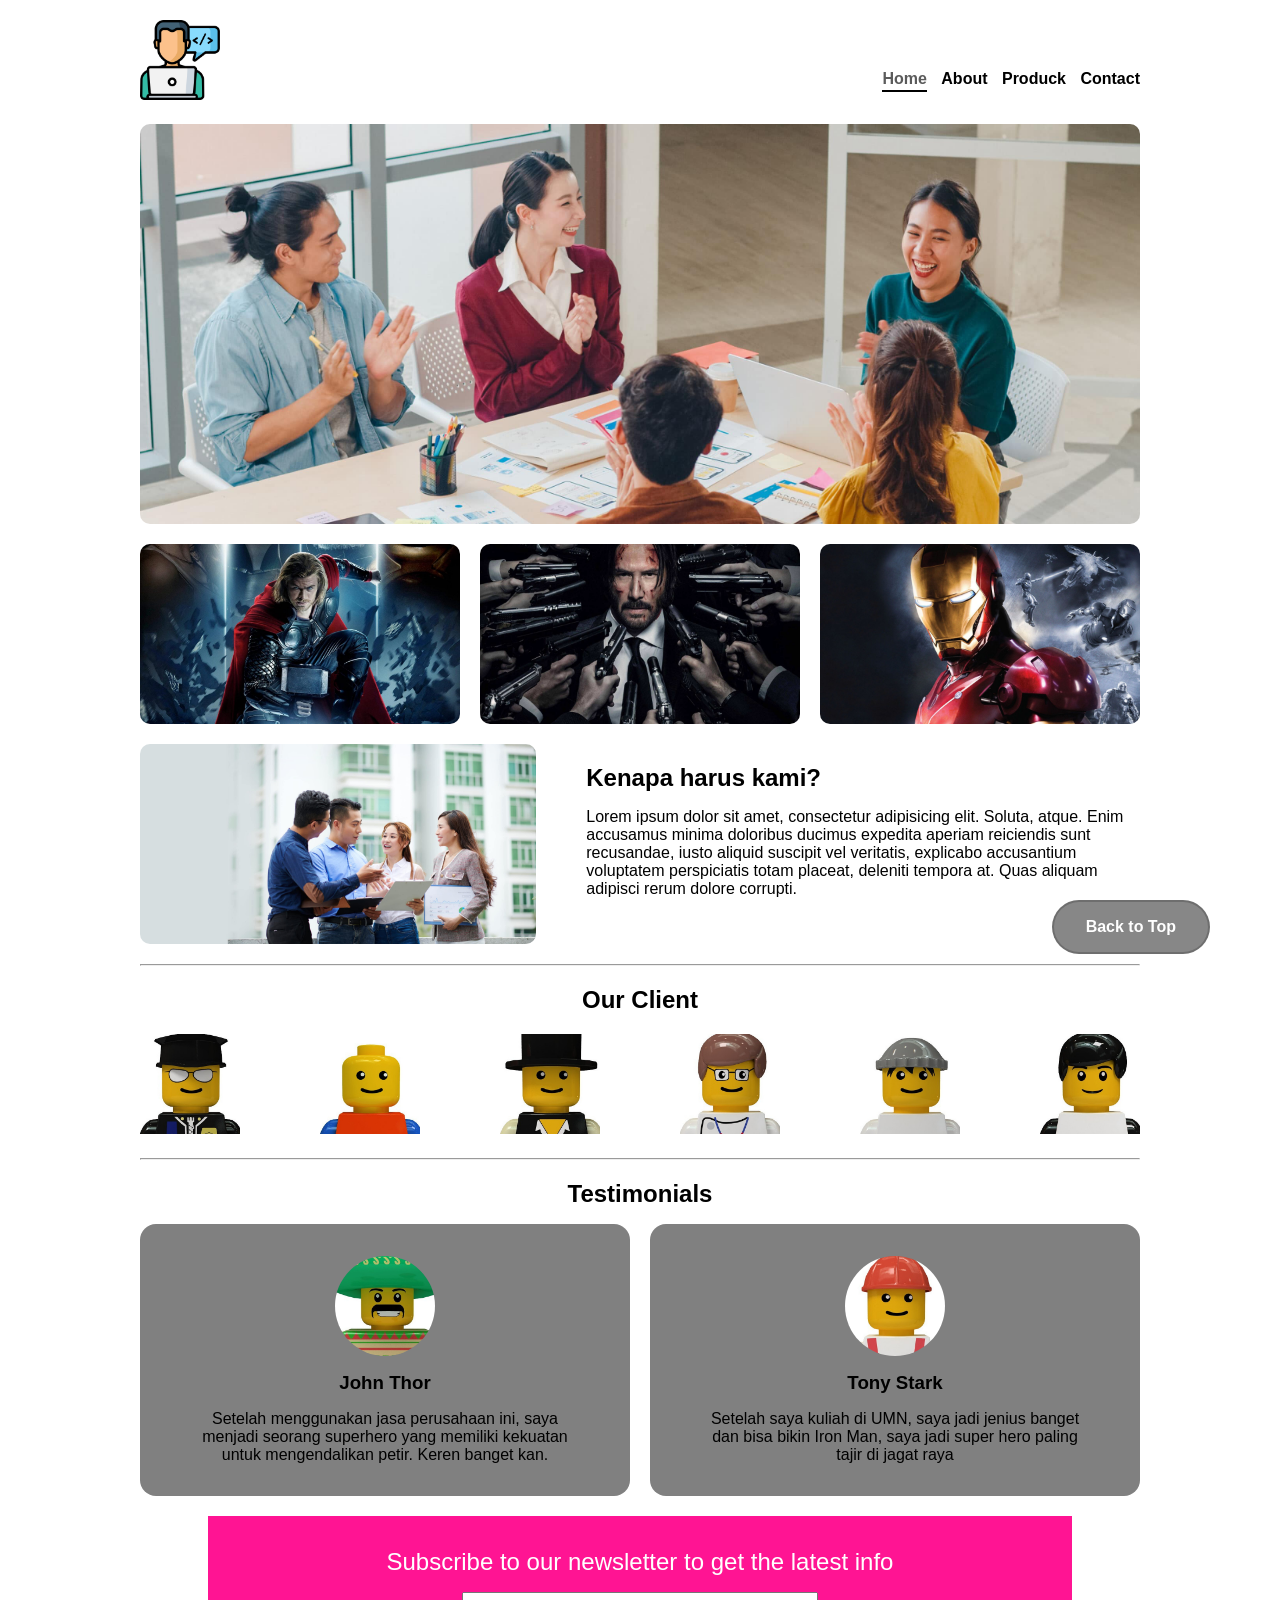
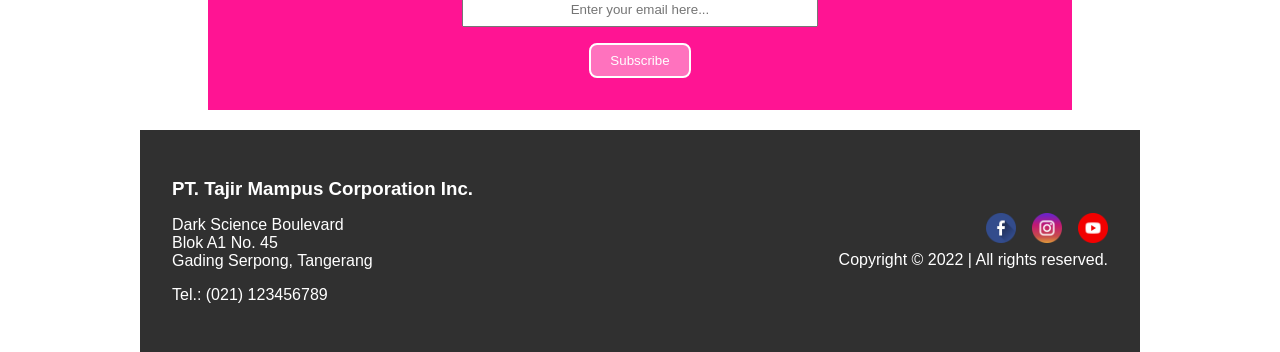
==== index.html @ 48684713 "feat: week 3 web layout task, adding back to top button, adding hover the image to see information, " ====
<!DOCTYPE html>
<html lang="en">
<head>
    <title>Hello World</title>
    <link rel="stylesheet" href="style.css">
</head>
<body>
    <div id="bungkus">
        <div id="top">
            <div id="logo">
                <a href="">
                    <img src="assets/web-development.png" alt="web-development">
                </a>
            </div>

            <div id="menu">
                <ul>
                    <li><a class="active" href="#">Home</a></li>
                    <li><a href="#information-section">About</a></li>
                    <li><a href="#client">Produck</a></li>
                    <li><a href="#footer">Contact</a></li>
                </ul>
            </div>
        </div>

        <div id="banner">
            <img src="assets/banner1.jpg" alt="banner1">
            <div class="banner-info">
                <p>
                    Lorem ipsum dolor sit, amet consectetur adipisicing elit. Iure, quisquam. Delectus, esse fuga illo pariatur in iusto officiis nihil sequi quo error sed id debitis voluptate quam similique explicabo eveniet! Lorem ipsum dolor, sit amet consectetur adipisicing elit. Eaque, accusamus. Lorem ipsum, dolor sit amet consectetur adipisicing elit. Illum quasi dolorum blanditiis quis quam magni iure repellat beatae saepe corrupti.
                </p>
            </div>
        </div>

        <div id="highlight">
            <div class="box">
                <img src="assets/thor.jpg" alt="thor">
                <div class="highlight-box-info">
                    <p>
                        Lorem ipsum dolor, sit amet consectetur adipisicing elit. Sint, obcaecati?
                    </p>
                </div>
            </div>
            <div class="box">
                <img src="assets/wick.jpg" alt="wick">
                <div class="highlight-box-info">
                    <p>
                        Lorem ipsum dolor sit amet consectetur, adipisicing elit. Amet, illum.
                    </p>
                </div>
            </div>
            <div class="box">
                <img src="assets/ironman.jpg" alt="ironman">
                <div class="highlight-box-info">
                    <p>
                        Lorem ipsum dolor sit amet, consectetur adipisicing elit. Deserunt, impedit! 
                    </p>
                </div>
            </div>
        </div>

        <div class="information-section" id="information-section" class="fade-in-element">
            <img src="assets/banner2.jpg" alt="banner2">

            <div class="information-description">
                <h2>Kenapa harus kami?</h2>
                <p>Lorem ipsum dolor sit amet, consectetur adipisicing elit. Soluta, atque. Enim accusamus minima doloribus ducimus expedita aperiam reiciendis sunt recusandae, iusto aliquid suscipit vel veritatis, explicabo accusantium voluptatem perspiciatis totam placeat, deleniti tempora at. Quas aliquam adipisci rerum dolore corrupti.</p>
            </div>
        </div>

        <hr />
        
        <div class="client-history" id="client">
            <h2>Our Client</h2>
            <div class="client-photo-list">
                <div class="client-photo"><img src="assets/0.jpg" alt="0"></div>
                <div class="client-photo"><img src="assets/1.jpg" alt="1"></div>
                <div class="client-photo"><img src="assets/2.jpg" alt="2"></div>
                <div class="client-photo"><img src="assets/3.jpg" alt="3"></div>
                <div class="client-photo"><img src="assets/4.jpg" alt="4"></div>
                <div class="client-photo"><img src="assets/5.jpg" alt="5"></div>
            </div>
        </div>

        <hr />

        <div class="testimony">
            <h2>Testimonials</h2>
            <div class="client-testimony">
                <div class="testimony-card">
                    <img src="assets/6.jpg" alt="">
                    <h3>John Thor</h3>
                    <p>Setelah menggunakan jasa perusahaan ini, saya menjadi seorang superhero yang memiliki kekuatan untuk mengendalikan petir. Keren banget kan.</p>
                </div>
                <div class="testimony-card">
                    <img src="assets/7.jpg" alt="">
                    <h3>Tony Stark</h3>
                    <p>Setelah saya kuliah di UMN, saya jadi jenius banget dan bisa bikin Iron Man, saya jadi super hero paling tajir di jagat raya</p>
                </div>
            </div>
        </div>

        <div class="subscribe">
            <form action="#" method="get" class="subscribe-form">
                <label>Subscribe to our newsletter to get the latest info</label>
                <input type="email" name="email" placeholder="Enter your email here...">
                <button type="submit">
                    Subscribe
                </button>
            </form>
        </div>

        <footer class="footer" id="footer">
            <div class="footer-information">
                <h3>
                    PT. Tajir Mampus Corporation Inc.
                </h3>
                <p>
                    Dark Science Boulevard<br />
                    Blok A1 No. 45<br />
                    Gading Serpong, Tangerang
                </p>
                <p>
                    Tel.: (021) 123456789
                </p>
            </div>
            <div class="footer-social-media">
                <div class="footer-social-icon">
                    <img src="assets/facebook.png" alt="">
                    <img src="assets/instagram.png" alt="">
                    <img src="assets/youtube.png" alt="">
                </div>
                <p>Copyright &copy; 2022 | All rights reserved.</p>
            </div>
        </footer>

        <a class="back-to-top" href="#" id="back-to-top">
            Back to Top
        </a>
    </div>

    <script>
        const backToTopButton = document.getElementById("back-to-top")
        
        window.onscroll = () => {
            backToTop()
        }

        const backToTop = () => {
            if (document.body.scrollTop > 100 || document.documentElement.scrollTop > 100) {
                backToTopButton.classList.add("show")
            } else {
                backToTopButton.classList.remove("show")
            }
        }
    </script>
</body>
</html>
---- style.css ----
html {
    scroll-behavior: smooth;
}

body {
    margin: 0;
    font-family: Arial;
}

h1, h2, h3, p {
    margin: 0;
    padding: 0;
}

#bungkus {
    width: 1000px;
    margin: 20px auto 0;
}

#logo img {
    width: 80px;
}

#menu ul {
    margin: 0;
    padding: 0;
}

#menu ul li {
    list-style: none;
    padding: 0;
    display: inline-block;
    margin-left: 10px;
}

#logo {
    margin-bottom: 20px;
}

#menu {
    margin-top: 50px;
}

#menu ul li a {
    position: relative;
    text-decoration: none;
    font-weight: bold;
    /* padding: 30px 0; */
    text-decoration: none;
    color: black;
    transition: all 0.3s ease-in-out;
}

#menu ul li a::after {
    content: "";
    position: absolute;
    bottom: -5px;
    left: 0;
    background-color: black;
    width: 100%;
    height: 2px;
    transition: transform 0.3s ease-in-out;
    transform: scaleX(0);
    transform-origin: right center;
}

#menu ul li a:hover::after, #menu ul li a.active::after {
    transform: scaleX(1);
    transform-origin: left center;
}

#menu ul li a:hover, #menu ul li a.active {
    color: rgb(91, 91, 91);
}

#top {
    display: flex;
    justify-content: space-between;
}

#banner {
    position: relative;
    height: 400px;
    overflow: hidden;
    border-radius: 10px;
}

#banner img {
    width: 100%;
}

 /* saya tambahin banner info heheh */

#banner .banner-info {
    box-sizing: border-box;
    left: 0;
    right: 0;
    bottom: 0;
    background-color: rgba(10, 10, 10, 0.7);
    backdrop-filter: blur(3px);
    display: flex;
    flex-direction: column;
    justify-content: center;
    padding: 2rem 3rem;
    position: absolute;
    height: 40%;
    transform: translateY(100%);
    transition: all 0.5s ease-in-out;
}

#banner:hover .banner-info {
    transform: translateY(0);
}

#banner .banner-info p {
    text-align: center;
    color: white;
}

/* juga tambahin highlight info hehe */

#highlight {
    display: flex;
    justify-content: space-between;
    margin-top: 20px;
}

#highlight .box {
    position: relative;
    width: 320px;
    height: 180px;
    background: grey;
    border-radius: 10px;
    overflow: hidden;
}

.box img {
    width: 320px;
}

#highlight .box .highlight-box-info {
    box-sizing: border-box;
    background-color: rgba(10, 10, 10, 0.7);
    backdrop-filter: blur(3px);
    display: flex;
    flex-direction: column;
    justify-content: center;
    padding: 0.5rem 1rem;
    position: absolute;
    bottom: 0;
    left: 0;
    right: 0;
    height: 50%;
    transform: translateY(100%);
    transition: all 0.5s ease-in-out;
    color: white;
    font-size: 0.8rem;
    text-align: center;
}

#highlight .box:hover .highlight-box-info {
    transform: translateY(0);
}

/* --- */

.information-section {
    box-sizing: border-box;
    display: flex;
    flex-direction: row;
    margin: 20px 0;
    width: 100%;
    gap: 20px;
    align-items: start;
}

.information-section img {
    object-fit: cover;
    height: 200px;
    border-radius: 10px;
}

.information-section .information-description {
    box-sizing: border-box;
    display: flex;
    flex-direction: column;
    justify-content: center;
    margin: 20px 0 0 30px;
    gap: 1rem;
}

/* --- */

.client-history {
    box-sizing: border-box;
    width: 100%;
    display: flex;
    flex-direction: column;
    justify-content: center;
    align-items: center;
    margin: 20px 0;
    gap: 20px;
}

.client-history .client-photo-list {
    box-sizing: border-box;
    width: 100%;
    display: flex;
    flex-direction: row;
    justify-content: space-between;
    align-items: center;
}

.client-history .client-photo-list .client-photo img {
    object-fit: cover;
    width: 100px;
}

.client-history .client-photo-list .client-photo {
    position: relative;
}

.client-history .client-photo-list .client-photo::after {
    content: "";
    position: absolute;
    width: 100%;
    background-color: rgb(12, 12, 12);
    height: 2px;
    bottom: -2px;
    left: 0;
    transform: scaleX(0);
    transform-origin: right center;
    transition: transform 0.3s ease-in-out;
}

.client-history .client-photo-list .client-photo:hover::after {
    transform: scaleX(1);
    transform-origin: left center;
}

/* --- */

.testimony {
    box-sizing: border-box;
    display: flex;
    flex-direction: column;
    justify-content: center;
    align-items: center;
    width: 100%;
    gap: 1rem;
    margin-top: 20px;
}

.testimony .client-testimony {
    box-sizing: border-box;
    width: 100%;
    display: grid;
    grid-template-columns: repeat(2, 1fr);
    gap: 20px;
}

.testimony .client-testimony img {
    width: 100px;
    object-fit: cover;
    border-radius: 100rem;
}

.testimony .client-testimony .testimony-card {
    box-sizing: border-box;
    display: flex;
    flex-direction: column;
    align-items: center;
    justify-content: center;
    background-color: gray;
    padding: 2rem 3rem;
    border-radius: 1rem;
    text-align: center;
    gap: 1rem;
}

/* --- */

.subscribe {
    width: 100%;
    display: flex;
    flex-direction: row;
    justify-content: center;
    margin-top: 20px;
    color: white;
}

.subscribe .subscribe-form {
    width: 80%;
    display: flex;
    flex-direction: column;
    align-items: center;
    background-color: deeppink;
    gap: 1rem;
    padding: 2rem 2rem;
}

.subscribe .subscribe-form label {
    font-size: 1.5rem;
}

.subscribe .subscribe-form input {
    width: 40%;
    text-align: center;
    padding: 0.5rem 1rem;
    outline: none;
}

.subscribe .subscribe-form button {
    padding: 0.5rem 1.2rem;
    color: white;
    background-color: rgba(255, 255, 255, 0.4);
    border: 2px solid white;
    border-radius: 0.5rem;
    transition: all 0.2s ease-in-out;
    cursor: pointer;
}

.subscribe .subscribe-form button:hover {
    background-color: rgba(255, 255, 255, 0.6);

}

/* --- */

.footer {
    display: flex;
    flex-direction: row;
    padding: 3rem 2rem;
    justify-content: space-between;
    align-items: center;
    background-color: rgb(48, 48, 48);
    color: white;
    margin-top: 20px;
}

.footer .footer-information {
    display: flex;
    flex-direction: column;
    align-items: start;
    justify-content: center;
    gap: 1rem;
}

.footer .footer-information h3 {
    font-weight: bold;
}

.footer .footer-social-media {
    display: flex;
    flex-direction: column;
    align-items: end;
    justify-content: center;
    gap: 0.5rem;
}

.footer .footer-social-media .footer-social-icon {
    display: flex;
    flex-direction: row;
    justify-content: end;
    gap: 1rem;
}

.footer .footer-social-media .footer-social-icon img {
    width: 30px;
}  

/* --- */

.back-to-top {
    box-sizing: border-box;
    position: fixed;
    bottom: 50px;
    right: 70px;
    z-index: 99;
    text-decoration: none;
    padding: 1rem 2rem;
    color: rgba(255, 255, 255, 1);
    background-color: rgba(16, 16, 16, 0.5);
    backdrop-filter: blur(5px);
    font-weight: bold;
    border: 2px solid rgba(16, 16, 16, 0.2);
    transition: 
        transform 0.5s ease-in-out, 
        background-color 0.2s ease-in-out, 
        color 0.2s ease-in-out;
    border-radius: 100rem;
    transform: translateY(calc(100% + 50px));
}

.back-to-top.show {
    transform: translateY(0);
}

.back-to-top.show:hover {
    background-color: rgba(60, 60, 60, 0.5);
    color: rgb(218, 218, 218);
}
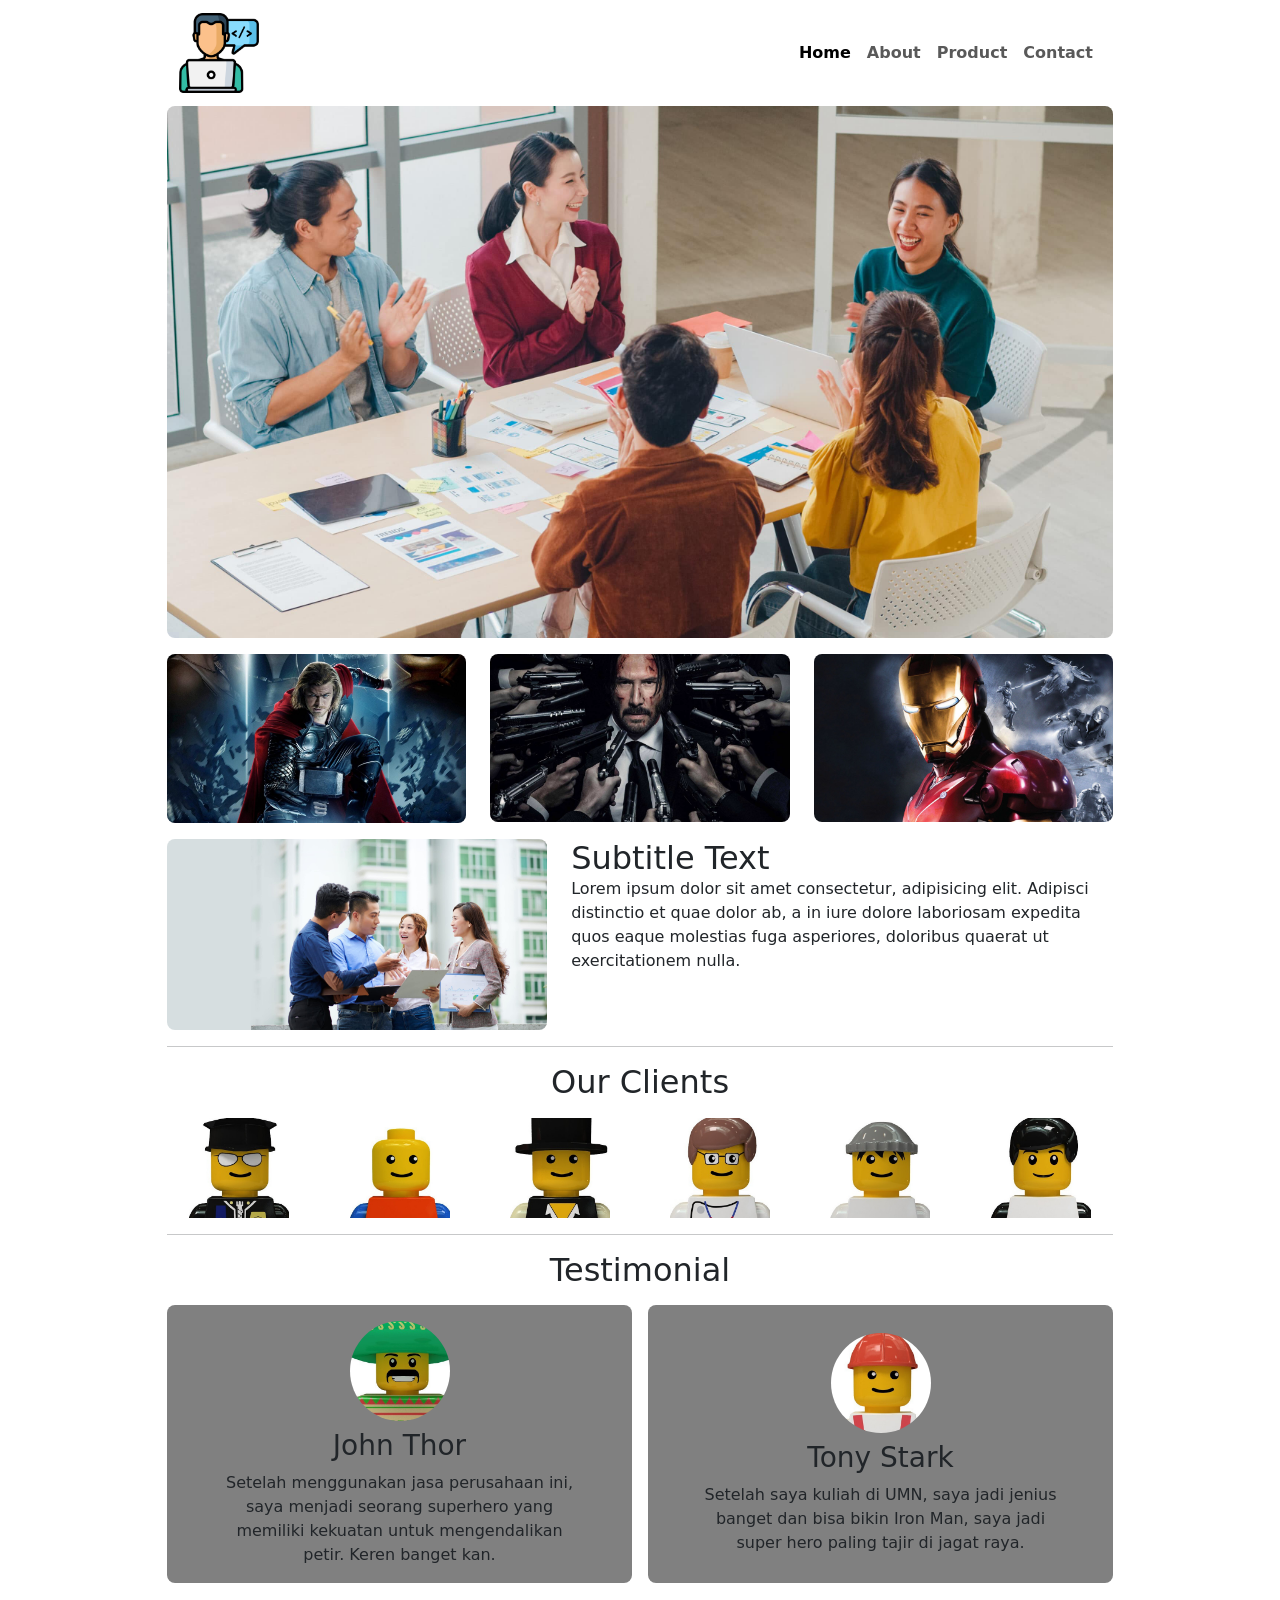
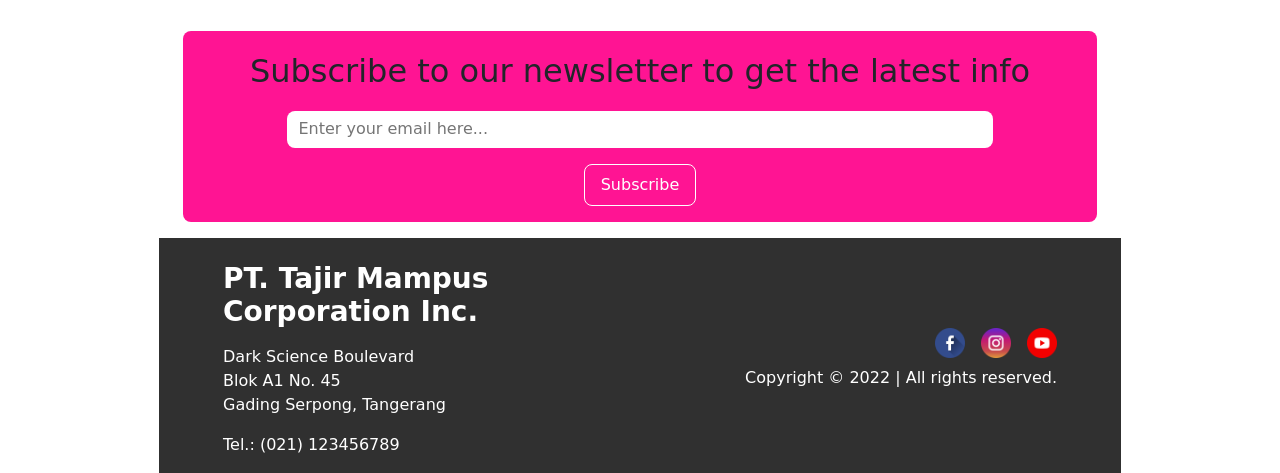
==== commit 64b3ba56: "feat: change branch. New responsive website week 4 using bootstrap." ====
--- a/index.html
+++ b/index.html
@@ -1,158 +1,174 @@
 <!DOCTYPE html>
 <html lang="en">
 <head>
-    <title>Hello World</title>
+    <meta charset="UTF-8">
+    <meta name="viewport" content="width=device-width, initial-scale=1.0">
+    <meta name="description" content="">
+    <title>Document</title>
+    <link href="https://cdn.jsdelivr.net/npm/bootstrap@5.3.8/dist/css/bootstrap.min.css" rel="stylesheet" integrity="sha384-sRIl4kxILFvY47J16cr9ZwB07vP4J8+LH7qKQnuqkuIAvNWLzeN8tE5YBujZqJLB" crossorigin="anonymous">
     <link rel="stylesheet" href="style.css">
 </head>
 <body>
-    <div id="bungkus">
-        <div id="top">
-            <div id="logo">
-                <a href="">
-                    <img src="assets/web-development.png" alt="web-development">
+
+    <div class="container">
+        <nav class="navbar navbar-expand-lg navbar-light">
+            <div class="container-fluid">
+                <a href="#" id="logo" class="navbar-brand">
+                    <img src="images/web-development.png" class="img-fluid" alt="" />
                 </a>
+                <button 
+                class="navbar-toggler"
+                type="button"
+                data-bs-toggle="collapse"
+                data-bs-target="#navbarSupportedContent"
+                aria-controls="navbarSupportedContent"
+                aria-expanded="false" aria-label="Toggle navigation">
+                    <span class="navbar-toggler-icon"></span>
+                </button>
+                <div class="collapse navbar-collapse" id="navbarSupportedContent">
+                    <ul class="navbar-nav ms-auto mb-2 mb-lg-0 fw-bold">
+                        <li class="nav-item">
+                            <a href="#" class="nav-link active" aria-current="page">Home</a>
+                        </li>
+                        <li class="nav-item">
+                            <a href="#" class="nav-link">About</a>
+                        </li>
+                        <li class="nav-item">
+                            <a href="#" class="nav-link">Product</a>
+                        </li>
+                        <li class="nav-item">
+                            <a href="#" class="nav-link">Contact</a>
+                        </li>
+                    </ul>
+                </div>
             </div>
+        </nav>
 
-            <div id="menu">
-                <ul>
-                    <li><a class="active" href="#">Home</a></li>
-                    <li><a href="#information-section">About</a></li>
-                    <li><a href="#client">Produck</a></li>
-                    <li><a href="#footer">Contact</a></li>
-                </ul>
+        <div id="banner">
+            <img src="images/banner1.jpg" alt="banner1" class="img-fluid rounded-3" />
+        </div>
+        
+        <div id="highlight" class="row mt-3">
+            <div class="col">
+                <img src="images/thor.jpg" alt="thor" class="img-fluid rounded-3" />
+            </div>
+            <div class="col">
+                <img src="images/wick.jpg" alt="wick" class="img-fluid rounded-3" />
+            </div>
+            <div class="col">
+                <img src="images/ironman.jpg" alt="ironman" class="img-fluid rounded-3" />
             </div>
         </div>
-
-        <div id="banner">
-            <img src="assets/banner1.jpg" alt="banner1">
-            <div class="banner-info">
-                <p>
-                    Lorem ipsum dolor sit, amet consectetur adipisicing elit. Iure, quisquam. Delectus, esse fuga illo pariatur in iusto officiis nihil sequi quo error sed id debitis voluptate quam similique explicabo eveniet! Lorem ipsum dolor, sit amet consectetur adipisicing elit. Eaque, accusamus. Lorem ipsum, dolor sit amet consectetur adipisicing elit. Illum quasi dolorum blanditiis quis quam magni iure repellat beatae saepe corrupti.
-                </p>
+        
+        <div class="row mt-3">
+            <div class="col-12 col-md-5">
+                <img src="images/banner2.jpg" alt="" class="img-fluid rounded-3" id="imgBesideInfo">
             </div>
-        </div>
-
-        <div id="highlight">
-            <div class="box">
-                <img src="assets/thor.jpg" alt="thor">
-                <div class="highlight-box-info">
-                    <p>
-                        Lorem ipsum dolor, sit amet consectetur adipisicing elit. Sint, obcaecati?
-                    </p>
-                </div>
-            </div>
-            <div class="box">
-                <img src="assets/wick.jpg" alt="wick">
-                <div class="highlight-box-info">
-                    <p>
-                        Lorem ipsum dolor sit amet consectetur, adipisicing elit. Amet, illum.
-                    </p>
-                </div>
-            </div>
-            <div class="box">
-                <img src="assets/ironman.jpg" alt="ironman">
-                <div class="highlight-box-info">
-                    <p>
-                        Lorem ipsum dolor sit amet, consectetur adipisicing elit. Deserunt, impedit! 
-                    </p>
-                </div>
-            </div>
-        </div>
-
-        <div class="information-section" id="information-section" class="fade-in-element">
-            <img src="assets/banner2.jpg" alt="banner2">
-
-            <div class="information-description">
-                <h2>Kenapa harus kami?</h2>
-                <p>Lorem ipsum dolor sit amet, consectetur adipisicing elit. Soluta, atque. Enim accusamus minima doloribus ducimus expedita aperiam reiciendis sunt recusandae, iusto aliquid suscipit vel veritatis, explicabo accusantium voluptatem perspiciatis totam placeat, deleniti tempora at. Quas aliquam adipisci rerum dolore corrupti.</p>
+            <div class="col">
+                <h2>Subtitle Text</h2>
+                <p>Lorem ipsum dolor sit amet consectetur, adipisicing elit. Adipisci distinctio et quae dolor ab, a in iure dolore laboriosam expedita quos eaque molestias fuga asperiores, doloribus quaerat ut exercitationem nulla.</p>
             </div>
         </div>
 
         <hr />
         
-        <div class="client-history" id="client">
-            <h2>Our Client</h2>
-            <div class="client-photo-list">
-                <div class="client-photo"><img src="assets/0.jpg" alt="0"></div>
-                <div class="client-photo"><img src="assets/1.jpg" alt="1"></div>
-                <div class="client-photo"><img src="assets/2.jpg" alt="2"></div>
-                <div class="client-photo"><img src="assets/3.jpg" alt="3"></div>
-                <div class="client-photo"><img src="assets/4.jpg" alt="4"></div>
-                <div class="client-photo"><img src="assets/5.jpg" alt="5"></div>
+        <div class="row g-3 justify-content-center">
+            <div class="col-12">
+                <div class="text-center w-100">
+                    <h2>Our Clients</h2>
+                </div>
+            </div>
+            <div class="clients col-4 col-md-2">
+                <img src="images/0.jpg" alt="">
+            </div>
+            <div class="clients col-4 col-md-2">
+                <img src="images/1.jpg" alt="">
+            </div>
+            <div class="clients col-4 col-md-2">
+                <img src="images/2.jpg" alt="">
+            </div>
+            <div class="clients col-4 col-md-2">
+                <img src="images/3.jpg" alt="">
+            </div>
+            <div class="clients col-4 col-md-2">
+                <img src="images/4.jpg" alt="">
+            </div>
+            <div class="clients col-4 col-md-2">
+                <img src="images/5.jpg" alt="">
             </div>
         </div>
-
+        
         <hr />
-
-        <div class="testimony">
-            <h2>Testimonials</h2>
-            <div class="client-testimony">
-                <div class="testimony-card">
-                    <img src="assets/6.jpg" alt="">
-                    <h3>John Thor</h3>
-                    <p>Setelah menggunakan jasa perusahaan ini, saya menjadi seorang superhero yang memiliki kekuatan untuk mengendalikan petir. Keren banget kan.</p>
-                </div>
-                <div class="testimony-card">
-                    <img src="assets/7.jpg" alt="">
-                    <h3>Tony Stark</h3>
-                    <p>Setelah saya kuliah di UMN, saya jadi jenius banget dan bisa bikin Iron Man, saya jadi super hero paling tajir di jagat raya</p>
+        
+        <div class="row g-3 justify-content-center">
+            <div class="col-12">
+                <div class="text-center w-100">
+                    <h2>Testimonial</h2>
                 </div>
             </div>
-        </div>
 
-        <div class="subscribe">
-            <form action="#" method="get" class="subscribe-form">
-                <label>Subscribe to our newsletter to get the latest info</label>
-                <input type="email" name="email" placeholder="Enter your email here...">
-                <button type="submit">
-                    Subscribe
-                </button>
-            </form>
-        </div>
+            <div class="col-12 col-md-6">
+                <div class="testimony d-flex flex-column justify-content-center align-items-center px-5 py-3 gap-2 h-100 text-center rounded-3">
+                    <img src="images/6.jpg" alt="">
+                    <h3>John Thor</h3>
+                    <p>
+                        Setelah menggunakan jasa perusahaan ini, saya menjadi seorang superhero yang memiliki kekuatan untuk mengendalikan petir. Keren banget kan.
+                    </p>
+                </div>
+            </div>
 
-        <footer class="footer" id="footer">
-            <div class="footer-information">
-                <h3>
-                    PT. Tajir Mampus Corporation Inc.
-                </h3>
-                <p>
-                    Dark Science Boulevard<br />
-                    Blok A1 No. 45<br />
-                    Gading Serpong, Tangerang
-                </p>
-                <p>
-                    Tel.: (021) 123456789
-                </p>
+            <div class="col-12 col-md-6">
+                <div class="testimony d-flex flex-column justify-content-center align-items-center px-5 py-3 gap-2 h-100 text-center rounded-3">
+                    <img src="images/7.jpg" alt="">
+                    <h3>Tony Stark</h3>
+                    <p>
+                        Setelah saya kuliah di UMN, saya jadi jenius banget dan bisa bikin Iron Man, saya jadi super hero paling tajir di jagat raya.
+                    </p>
+                </div>
             </div>
-            <div class="footer-social-media">
-                <div class="footer-social-icon">
-                    <img src="assets/facebook.png" alt="">
-                    <img src="assets/instagram.png" alt="">
-                    <img src="assets/youtube.png" alt="">
+
+            <div class="row mt-5">
+                <div class="col-12">
+                    <form action="" class="subrek d-flex flex-column justify-content-center align-items-center gap-3 p-3 text-center rounded-3">
+                        <label class="fs-2">Subscribe to our newsletter to get the latest info</label>
+                        <input type="email" name="email" placeholder="Enter your email here...">
+                        <button type="submit">
+                            Subscribe
+                        </button>
+                    </form>
                 </div>
-                <p>Copyright &copy; 2022 | All rights reserved.</p>
             </div>
-        </footer>
 
-        <a class="back-to-top" href="#" id="back-to-top">
-            Back to Top
-        </a>
+            <footer class="row gx-5 gy-2 mt-3 justify-content-center">
+                <div class="col-12 col-md-6">
+                    <div class="footer-information d-flex flex-column align-items-center align-items-md-start justify-content-center p-3 gap-3 h-100 w-100 text-center text-md-start">
+                        <h3>
+                            PT. Tajir Mampus Corporation Inc.
+                        </h3>
+                        <p>
+                            Dark Science Boulevard<br />
+                            Blok A1 No. 45<br />
+                            Gading Serpong, Tangerang
+                        </p>
+                        <p>
+                            Tel.: (021) 123456789
+                        </p>
+                    </div>
+                </div>
+                <div class="col-12 col-md-6">
+                    <div class="footer-social-media d-flex flex-column align-items-center align-items-md-end justify-content-center p-3 gap-2 h-100 w-100 text-center text-md-end">
+                        <div class="footer-social-icon">
+                            <img src="images/facebook.png" alt="">
+                            <img src="images/instagram.png" alt="">
+                            <img src="images/youtube.png" alt="">
+                        </div>
+                        <p>Copyright &copy; 2022 | All rights reserved.</p>
+                    </div>
+                </div>
+                
+            </footer>
     </div>
-
-    <script>
-        const backToTopButton = document.getElementById("back-to-top")
-        
-        window.onscroll = () => {
-            backToTop()
-        }
-
-        const backToTop = () => {
-            if (document.body.scrollTop > 100 || document.documentElement.scrollTop > 100) {
-                backToTopButton.classList.add("show")
-            } else {
-                backToTopButton.classList.remove("show")
-            }
-        }
-    </script>
+    
+    <script src="https://cdn.jsdelivr.net/npm/bootstrap@5.3.8/dist/js/bootstrap.bundle.min.js" integrity="sha384-FKyoEForCGlyvwx9Hj09JcYn3nv7wiPVlz7YYwJrWVcXK/BmnVDxM+D2scQbITxI" crossorigin="anonymous"></script>
 </body>
 </html>
--- a/style.css
+++ b/style.css
@@ -1,402 +1,86 @@
-html {
-    scroll-behavior: smooth;
-}
-
-body {
-    margin: 0;
-    font-family: Arial;
-}
-
-h1, h2, h3, p {
+h1, h2, h3, h4, p {
     margin: 0;
     padding: 0;
 }
 
-#bungkus {
-    width: 1000px;
-    margin: 20px auto 0;
+.clients {
+    display: flex;
+    flex-direction: row;
+    justify-content: center;
+    align-items: center;
+}
+
+.clients img {
+    width: 100px;
+}
+
+.testimony {
+    background-color: gray;
+}
+
+.testimony img {
+    width: 100px;
+    border-radius: 10rem;
+}
+
+.subrek {
+    background-color: deeppink;
+}
+
+.subrek label {
+    font-weight: 500;
+    margin: 0;
+    padding: 0;
+}
+
+.subrek input {
+    width: 80%;
+    padding: 0.4rem 0.7rem;
+    border-radius: 0.5rem;
+    border: none;
+}
+
+.subrek button {
+    padding: 0.5rem 1rem;
+    border-radius: 0.5rem;
+    border: 1px solid white;
+    color: white;
+    background-color: deeppink;
+}
+
+footer {
+    /* display: flex; */
+    /* flex-direction: row; */
+    /* padding: 3rem 2rem; */
+    /* justify-content: space-between; */
+    /* align-items: center; */
+    background-color: rgb(48, 48, 48);
+    color: white;
+    /* margin-top: 20px; */
+}
+
+footer .footer-information h3 {
+    font-weight: bold;
+}
+
+footer .footer-social-media .footer-social-icon {
+    display: flex;
+    flex-direction: row;
+    justify-content: end;
+    gap: 1rem;
+}
+
+footer .footer-social-media .footer-social-icon img {
+    width: 30px;
+}  
+
+@media (min-width: 1200px) {
+    .container {
+        max-width: 970px;
+    }
 }
 
 #logo img {
     width: 80px;
 }
 
-#menu ul {
-    margin: 0;
-    padding: 0;
-}
-
-#menu ul li {
-    list-style: none;
-    padding: 0;
-    display: inline-block;
-    margin-left: 10px;
-}
-
-#logo {
-    margin-bottom: 20px;
-}
-
-#menu {
-    margin-top: 50px;
-}
-
-#menu ul li a {
-    position: relative;
-    text-decoration: none;
-    font-weight: bold;
-    /* padding: 30px 0; */
-    text-decoration: none;
-    color: black;
-    transition: all 0.3s ease-in-out;
-}
-
-#menu ul li a::after {
-    content: "";
-    position: absolute;
-    bottom: -5px;
-    left: 0;
-    background-color: black;
-    width: 100%;
-    height: 2px;
-    transition: transform 0.3s ease-in-out;
-    transform: scaleX(0);
-    transform-origin: right center;
-}
-
-#menu ul li a:hover::after, #menu ul li a.active::after {
-    transform: scaleX(1);
-    transform-origin: left center;
-}
-
-#menu ul li a:hover, #menu ul li a.active {
-    color: rgb(91, 91, 91);
-}
-
-#top {
-    display: flex;
-    justify-content: space-between;
-}
-
-#banner {
-    position: relative;
-    height: 400px;
-    overflow: hidden;
-    border-radius: 10px;
-}
-
-#banner img {
-    width: 100%;
-}
-
- /* saya tambahin banner info heheh */
-
-#banner .banner-info {
-    box-sizing: border-box;
-    left: 0;
-    right: 0;
-    bottom: 0;
-    background-color: rgba(10, 10, 10, 0.7);
-    backdrop-filter: blur(3px);
-    display: flex;
-    flex-direction: column;
-    justify-content: center;
-    padding: 2rem 3rem;
-    position: absolute;
-    height: 40%;
-    transform: translateY(100%);
-    transition: all 0.5s ease-in-out;
-}
-
-#banner:hover .banner-info {
-    transform: translateY(0);
-}
-
-#banner .banner-info p {
-    text-align: center;
-    color: white;
-}
-
-/* juga tambahin highlight info hehe */
-
-#highlight {
-    display: flex;
-    justify-content: space-between;
-    margin-top: 20px;
-}
-
-#highlight .box {
-    position: relative;
-    width: 320px;
-    height: 180px;
-    background: grey;
-    border-radius: 10px;
-    overflow: hidden;
-}
-
-.box img {
-    width: 320px;
-}
-
-#highlight .box .highlight-box-info {
-    box-sizing: border-box;
-    background-color: rgba(10, 10, 10, 0.7);
-    backdrop-filter: blur(3px);
-    display: flex;
-    flex-direction: column;
-    justify-content: center;
-    padding: 0.5rem 1rem;
-    position: absolute;
-    bottom: 0;
-    left: 0;
-    right: 0;
-    height: 50%;
-    transform: translateY(100%);
-    transition: all 0.5s ease-in-out;
-    color: white;
-    font-size: 0.8rem;
-    text-align: center;
-}
-
-#highlight .box:hover .highlight-box-info {
-    transform: translateY(0);
-}
-
-/* --- */
-
-.information-section {
-    box-sizing: border-box;
-    display: flex;
-    flex-direction: row;
-    margin: 20px 0;
-    width: 100%;
-    gap: 20px;
-    align-items: start;
-}
-
-.information-section img {
-    object-fit: cover;
-    height: 200px;
-    border-radius: 10px;
-}
-
-.information-section .information-description {
-    box-sizing: border-box;
-    display: flex;
-    flex-direction: column;
-    justify-content: center;
-    margin: 20px 0 0 30px;
-    gap: 1rem;
-}
-
-/* --- */
-
-.client-history {
-    box-sizing: border-box;
-    width: 100%;
-    display: flex;
-    flex-direction: column;
-    justify-content: center;
-    align-items: center;
-    margin: 20px 0;
-    gap: 20px;
-}
-
-.client-history .client-photo-list {
-    box-sizing: border-box;
-    width: 100%;
-    display: flex;
-    flex-direction: row;
-    justify-content: space-between;
-    align-items: center;
-}
-
-.client-history .client-photo-list .client-photo img {
-    object-fit: cover;
-    width: 100px;
-}
-
-.client-history .client-photo-list .client-photo {
-    position: relative;
-}
-
-.client-history .client-photo-list .client-photo::after {
-    content: "";
-    position: absolute;
-    width: 100%;
-    background-color: rgb(12, 12, 12);
-    height: 2px;
-    bottom: -2px;
-    left: 0;
-    transform: scaleX(0);
-    transform-origin: right center;
-    transition: transform 0.3s ease-in-out;
-}
-
-.client-history .client-photo-list .client-photo:hover::after {
-    transform: scaleX(1);
-    transform-origin: left center;
-}
-
-/* --- */
-
-.testimony {
-    box-sizing: border-box;
-    display: flex;
-    flex-direction: column;
-    justify-content: center;
-    align-items: center;
-    width: 100%;
-    gap: 1rem;
-    margin-top: 20px;
-}
-
-.testimony .client-testimony {
-    box-sizing: border-box;
-    width: 100%;
-    display: grid;
-    grid-template-columns: repeat(2, 1fr);
-    gap: 20px;
-}
-
-.testimony .client-testimony img {
-    width: 100px;
-    object-fit: cover;
-    border-radius: 100rem;
-}
-
-.testimony .client-testimony .testimony-card {
-    box-sizing: border-box;
-    display: flex;
-    flex-direction: column;
-    align-items: center;
-    justify-content: center;
-    background-color: gray;
-    padding: 2rem 3rem;
-    border-radius: 1rem;
-    text-align: center;
-    gap: 1rem;
-}
-
-/* --- */
-
-.subscribe {
-    width: 100%;
-    display: flex;
-    flex-direction: row;
-    justify-content: center;
-    margin-top: 20px;
-    color: white;
-}
-
-.subscribe .subscribe-form {
-    width: 80%;
-    display: flex;
-    flex-direction: column;
-    align-items: center;
-    background-color: deeppink;
-    gap: 1rem;
-    padding: 2rem 2rem;
-}
-
-.subscribe .subscribe-form label {
-    font-size: 1.5rem;
-}
-
-.subscribe .subscribe-form input {
-    width: 40%;
-    text-align: center;
-    padding: 0.5rem 1rem;
-    outline: none;
-}
-
-.subscribe .subscribe-form button {
-    padding: 0.5rem 1.2rem;
-    color: white;
-    background-color: rgba(255, 255, 255, 0.4);
-    border: 2px solid white;
-    border-radius: 0.5rem;
-    transition: all 0.2s ease-in-out;
-    cursor: pointer;
-}
-
-.subscribe .subscribe-form button:hover {
-    background-color: rgba(255, 255, 255, 0.6);
-
-}
-
-/* --- */
-
-.footer {
-    display: flex;
-    flex-direction: row;
-    padding: 3rem 2rem;
-    justify-content: space-between;
-    align-items: center;
-    background-color: rgb(48, 48, 48);
-    color: white;
-    margin-top: 20px;
-}
-
-.footer .footer-information {
-    display: flex;
-    flex-direction: column;
-    align-items: start;
-    justify-content: center;
-    gap: 1rem;
-}
-
-.footer .footer-information h3 {
-    font-weight: bold;
-}
-
-.footer .footer-social-media {
-    display: flex;
-    flex-direction: column;
-    align-items: end;
-    justify-content: center;
-    gap: 0.5rem;
-}
-
-.footer .footer-social-media .footer-social-icon {
-    display: flex;
-    flex-direction: row;
-    justify-content: end;
-    gap: 1rem;
-}
-
-.footer .footer-social-media .footer-social-icon img {
-    width: 30px;
-}  
-
-/* --- */
-
-.back-to-top {
-    box-sizing: border-box;
-    position: fixed;
-    bottom: 50px;
-    right: 70px;
-    z-index: 99;
-    text-decoration: none;
-    padding: 1rem 2rem;
-    color: rgba(255, 255, 255, 1);
-    background-color: rgba(16, 16, 16, 0.5);
-    backdrop-filter: blur(5px);
-    font-weight: bold;
-    border: 2px solid rgba(16, 16, 16, 0.2);
-    transition: 
-        transform 0.5s ease-in-out, 
-        background-color 0.2s ease-in-out, 
-        color 0.2s ease-in-out;
-    border-radius: 100rem;
-    transform: translateY(calc(100% + 50px));
-}
-
-.back-to-top.show {
-    transform: translateY(0);
-}
-
-.back-to-top.show:hover {
-    background-color: rgba(60, 60, 60, 0.5);
-    color: rgb(218, 218, 218);
-}
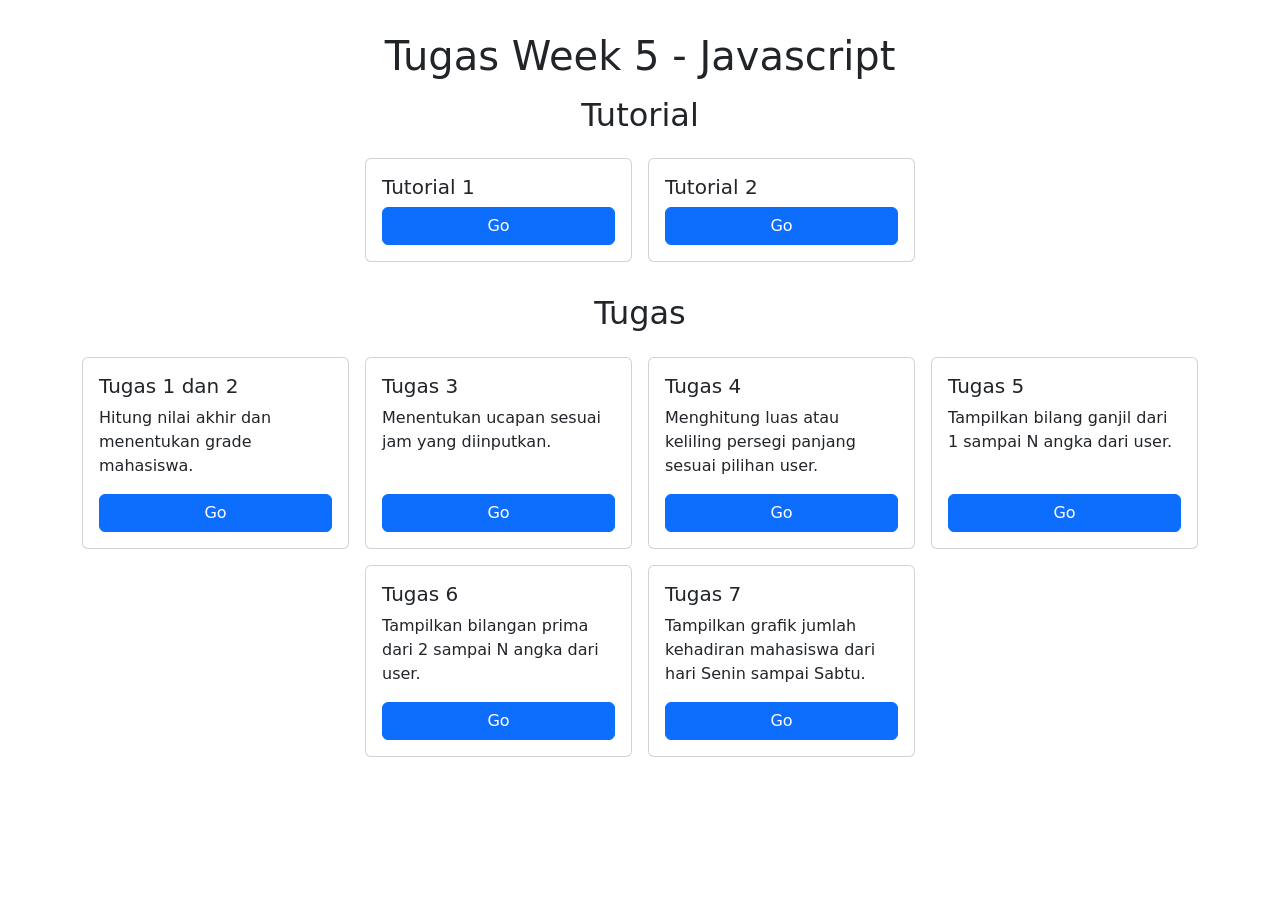
==== commit 96982904: "feat: week 5 add homepageclear" ====
--- a/index.html
+++ b/index.html
@@ -3,172 +3,117 @@
 <head>
     <meta charset="UTF-8">
     <meta name="viewport" content="width=device-width, initial-scale=1.0">
-    <meta name="description" content="">
-    <title>Document</title>
+    <title>Week 5 - 143880</title>
+
     <link href="https://cdn.jsdelivr.net/npm/bootstrap@5.3.8/dist/css/bootstrap.min.css" rel="stylesheet" integrity="sha384-sRIl4kxILFvY47J16cr9ZwB07vP4J8+LH7qKQnuqkuIAvNWLzeN8tE5YBujZqJLB" crossorigin="anonymous">
-    <link rel="stylesheet" href="style.css">
 </head>
 <body>
-
     <div class="container">
-        <nav class="navbar navbar-expand-lg navbar-light">
-            <div class="container-fluid">
-                <a href="#" id="logo" class="navbar-brand">
-                    <img src="images/web-development.png" class="img-fluid" alt="" />
-                </a>
-                <button 
-                class="navbar-toggler"
-                type="button"
-                data-bs-toggle="collapse"
-                data-bs-target="#navbarSupportedContent"
-                aria-controls="navbarSupportedContent"
-                aria-expanded="false" aria-label="Toggle navigation">
-                    <span class="navbar-toggler-icon"></span>
-                </button>
-                <div class="collapse navbar-collapse" id="navbarSupportedContent">
-                    <ul class="navbar-nav ms-auto mb-2 mb-lg-0 fw-bold">
-                        <li class="nav-item">
-                            <a href="#" class="nav-link active" aria-current="page">Home</a>
-                        </li>
-                        <li class="nav-item">
-                            <a href="#" class="nav-link">About</a>
-                        </li>
-                        <li class="nav-item">
-                            <a href="#" class="nav-link">Product</a>
-                        </li>
-                        <li class="nav-item">
-                            <a href="#" class="nav-link">Contact</a>
-                        </li>
-                    </ul>
+        <div class="row justify-content-center mt-3 g-3">
+            <div class="col-12">
+                <div class="text-center">
+                    <h1 class="card-title">Tugas Week 5 - Javascript</h1>
                 </div>
             </div>
-        </nav>
-
-        <div id="banner">
-            <img src="images/banner1.jpg" alt="banner1" class="img-fluid rounded-3" />
         </div>
-        
-        <div id="highlight" class="row mt-3">
-            <div class="col">
-                <img src="images/thor.jpg" alt="thor" class="img-fluid rounded-3" />
+        <div class="row justify-content-center mt-3 mt-auto g-3">
+            <div class="col-12">
+                <div class="head text-center">
+                    <h2>Tutorial</h2>
+                </div>
             </div>
-            <div class="col">
-                <img src="images/wick.jpg" alt="wick" class="img-fluid rounded-3" />
+            <div class="col-12 col-md-6 col-lg-3">
+                <div class="card h-100">
+                    <div class="card-body d-flex flex-column">
+                        <h5 class="card-title">Tutorial 1</h5>
+                        <a href="tutorial/tugas1.html" class="btn btn-primary">Go</a>
+                    </div>
+                </div>
             </div>
-            <div class="col">
-                <img src="images/ironman.jpg" alt="ironman" class="img-fluid rounded-3" />
-            </div>
-        </div>
-        
-        <div class="row mt-3">
-            <div class="col-12 col-md-5">
-                <img src="images/banner2.jpg" alt="" class="img-fluid rounded-3" id="imgBesideInfo">
-            </div>
-            <div class="col">
-                <h2>Subtitle Text</h2>
-                <p>Lorem ipsum dolor sit amet consectetur, adipisicing elit. Adipisci distinctio et quae dolor ab, a in iure dolore laboriosam expedita quos eaque molestias fuga asperiores, doloribus quaerat ut exercitationem nulla.</p>
+            <div class="col-12 col-md-6 col-lg-3">
+                <div class="card h-100">
+                    <div class="card-body d-flex flex-column">
+                        <h5 class="card-title">Tutorial 2</h5>
+                        <a href="tutorial/tugas2.html" class="btn btn-primary">Go</a>
+                    </div>
+                </div>
             </div>
         </div>
 
-        <hr />
-        
-        <div class="row g-3 justify-content-center">
+        <div class="row justify-content-center mt-3 g-3">
             <div class="col-12">
-                <div class="text-center w-100">
-                    <h2>Our Clients</h2>
+                <div class="head text-center">
+                    <h2>Tugas</h2>
                 </div>
             </div>
-            <div class="clients col-4 col-md-2">
-                <img src="images/0.jpg" alt="">
+            <div class="col-12 col-md-6 col-lg-3">
+                <div class="card h-100">
+                    <div class="card-body d-flex flex-column">
+                        <h5 class="card-title">Tugas 1 dan 2</h5>
+                        <p class="card-text">
+                            Hitung nilai akhir dan menentukan grade mahasiswa.
+                        </p>
+                        <a href="tugas/latihan1dan2.html" class="btn btn-primary mt-auto">Go</a>
+                    </div>
+                </div>
             </div>
-            <div class="clients col-4 col-md-2">
-                <img src="images/1.jpg" alt="">
+            <div class="col-12 col-md-6 col-lg-3">
+                <div class="card h-100">
+                    <div class="card-body d-flex flex-column">
+                        <h5 class="card-title">Tugas 3</h5>
+                        <p class="card-text">
+                            Menentukan ucapan sesuai jam yang diinputkan.
+                        </p>
+                        <a href="tugas/latihan3.html" class="btn btn-primary mt-auto">Go</a>
+                    </div>
+                </div>
             </div>
-            <div class="clients col-4 col-md-2">
-                <img src="images/2.jpg" alt="">
+            <div class="col-12 col-md-6 col-lg-3">
+                <div class="card h-100">
+                    <div class="card-body d-flex flex-column">
+                        <h5 class="card-title">Tugas 4</h5>
+                        <p class="card-text">
+                            Menghitung luas atau keliling persegi panjang sesuai pilihan user.
+                        </p>
+                        <a href="tugas/latihan4.html" class="btn btn-primary mt-auto">Go</a>
+                    </div>
+                </div>
             </div>
-            <div class="clients col-4 col-md-2">
-                <img src="images/3.jpg" alt="">
+            <div class="col-12 col-md-6 col-lg-3">
+                <div class="card h-100">
+                    <div class="card-body d-flex flex-column">
+                        <h5 class="card-title">Tugas 5</h5>
+                        <p class="card-text">
+                            Tampilkan bilang ganjil dari 1 sampai N angka dari user.
+                        </p>
+                        <a href="tugas/latihan5.html" class="btn btn-primary mt-auto">Go</a>
+                    </div>
+                </div>
             </div>
-            <div class="clients col-4 col-md-2">
-                <img src="images/4.jpg" alt="">
+            <div class="col-12 col-md-6 col-lg-3">
+                <div class="card h-100">
+                    <div class="card-body d-flex flex-column">
+                        <h5 class="card-title">Tugas 6</h5>
+                        <p class="card-text">
+                            Tampilkan bilangan prima dari 2 sampai N angka dari user.
+                        </p>
+                        <a href="tugas/latihan6.html" class="btn btn-primary mt-auto">Go</a>
+                    </div>
+                </div>
             </div>
-            <div class="clients col-4 col-md-2">
-                <img src="images/5.jpg" alt="">
+            <div class="col-12 col-md-6 col-lg-3">
+                <div class="card h-100">
+                    <div class="card-body d-flex flex-column">
+                        <h5 class="card-title">Tugas 7</h5>
+                        <p class="card-text">
+                            Tampilkan grafik jumlah kehadiran mahasiswa dari hari Senin sampai Sabtu.
+                        </p>
+                        <a href="tugas/latihan7.html" class="btn btn-primary mt-auto">Go</a>
+                    </div>
+                </div>
             </div>
         </div>
-        
-        <hr />
-        
-        <div class="row g-3 justify-content-center">
-            <div class="col-12">
-                <div class="text-center w-100">
-                    <h2>Testimonial</h2>
-                </div>
-            </div>
-
-            <div class="col-12 col-md-6">
-                <div class="testimony d-flex flex-column justify-content-center align-items-center px-5 py-3 gap-2 h-100 text-center rounded-3">
-                    <img src="images/6.jpg" alt="">
-                    <h3>John Thor</h3>
-                    <p>
-                        Setelah menggunakan jasa perusahaan ini, saya menjadi seorang superhero yang memiliki kekuatan untuk mengendalikan petir. Keren banget kan.
-                    </p>
-                </div>
-            </div>
-
-            <div class="col-12 col-md-6">
-                <div class="testimony d-flex flex-column justify-content-center align-items-center px-5 py-3 gap-2 h-100 text-center rounded-3">
-                    <img src="images/7.jpg" alt="">
-                    <h3>Tony Stark</h3>
-                    <p>
-                        Setelah saya kuliah di UMN, saya jadi jenius banget dan bisa bikin Iron Man, saya jadi super hero paling tajir di jagat raya.
-                    </p>
-                </div>
-            </div>
-
-            <div class="row mt-5">
-                <div class="col-12">
-                    <form action="" class="subrek d-flex flex-column justify-content-center align-items-center gap-3 p-3 text-center rounded-3">
-                        <label class="fs-2">Subscribe to our newsletter to get the latest info</label>
-                        <input type="email" name="email" placeholder="Enter your email here...">
-                        <button type="submit">
-                            Subscribe
-                        </button>
-                    </form>
-                </div>
-            </div>
-
-            <footer class="row gx-5 gy-2 mt-3 justify-content-center">
-                <div class="col-12 col-md-6">
-                    <div class="footer-information d-flex flex-column align-items-center align-items-md-start justify-content-center p-3 gap-3 h-100 w-100 text-center text-md-start">
-                        <h3>
-                            PT. Tajir Mampus Corporation Inc.
-                        </h3>
-                        <p>
-                            Dark Science Boulevard<br />
-                            Blok A1 No. 45<br />
-                            Gading Serpong, Tangerang
-                        </p>
-                        <p>
-                            Tel.: (021) 123456789
-                        </p>
-                    </div>
-                </div>
-                <div class="col-12 col-md-6">
-                    <div class="footer-social-media d-flex flex-column align-items-center align-items-md-end justify-content-center p-3 gap-2 h-100 w-100 text-center text-md-end">
-                        <div class="footer-social-icon">
-                            <img src="images/facebook.png" alt="">
-                            <img src="images/instagram.png" alt="">
-                            <img src="images/youtube.png" alt="">
-                        </div>
-                        <p>Copyright &copy; 2022 | All rights reserved.</p>
-                    </div>
-                </div>
-                
-            </footer>
     </div>
-    
     <script src="https://cdn.jsdelivr.net/npm/bootstrap@5.3.8/dist/js/bootstrap.bundle.min.js" integrity="sha384-FKyoEForCGlyvwx9Hj09JcYn3nv7wiPVlz7YYwJrWVcXK/BmnVDxM+D2scQbITxI" crossorigin="anonymous"></script>
 </body>
 </html>
